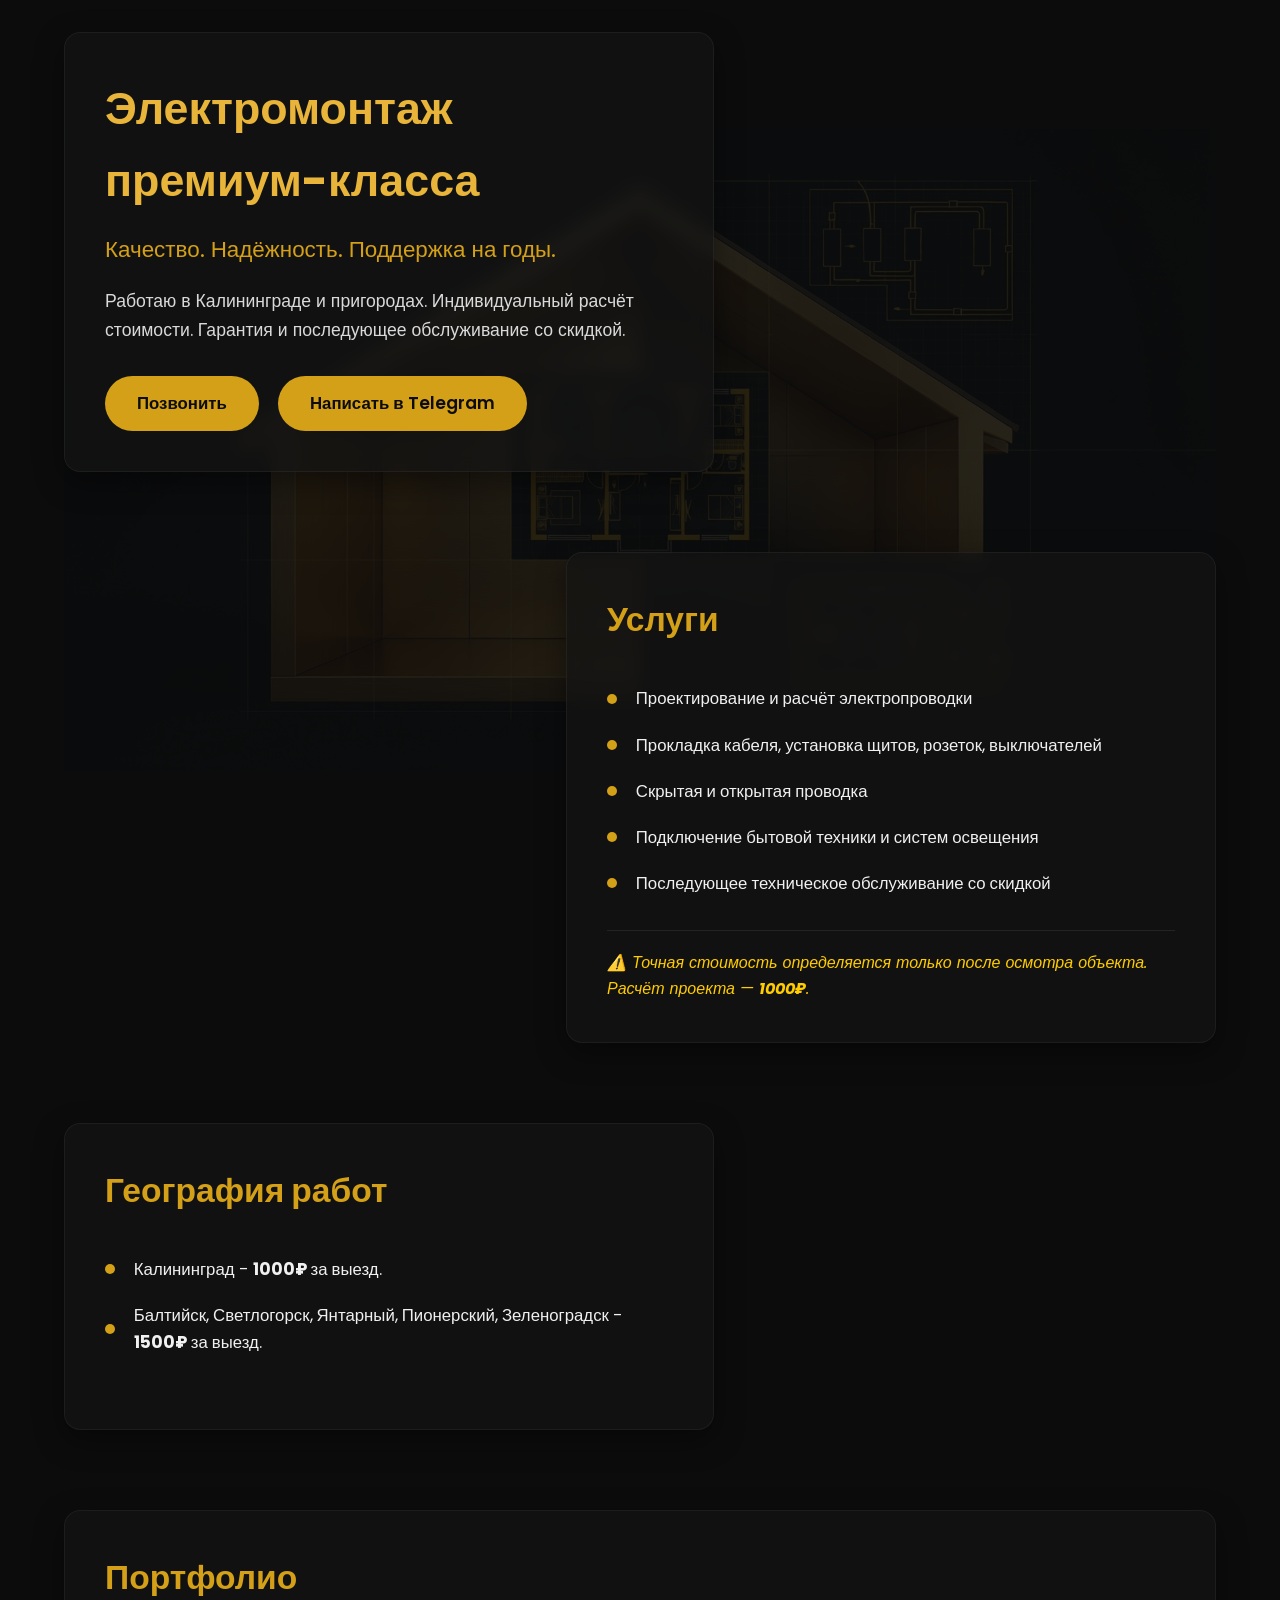
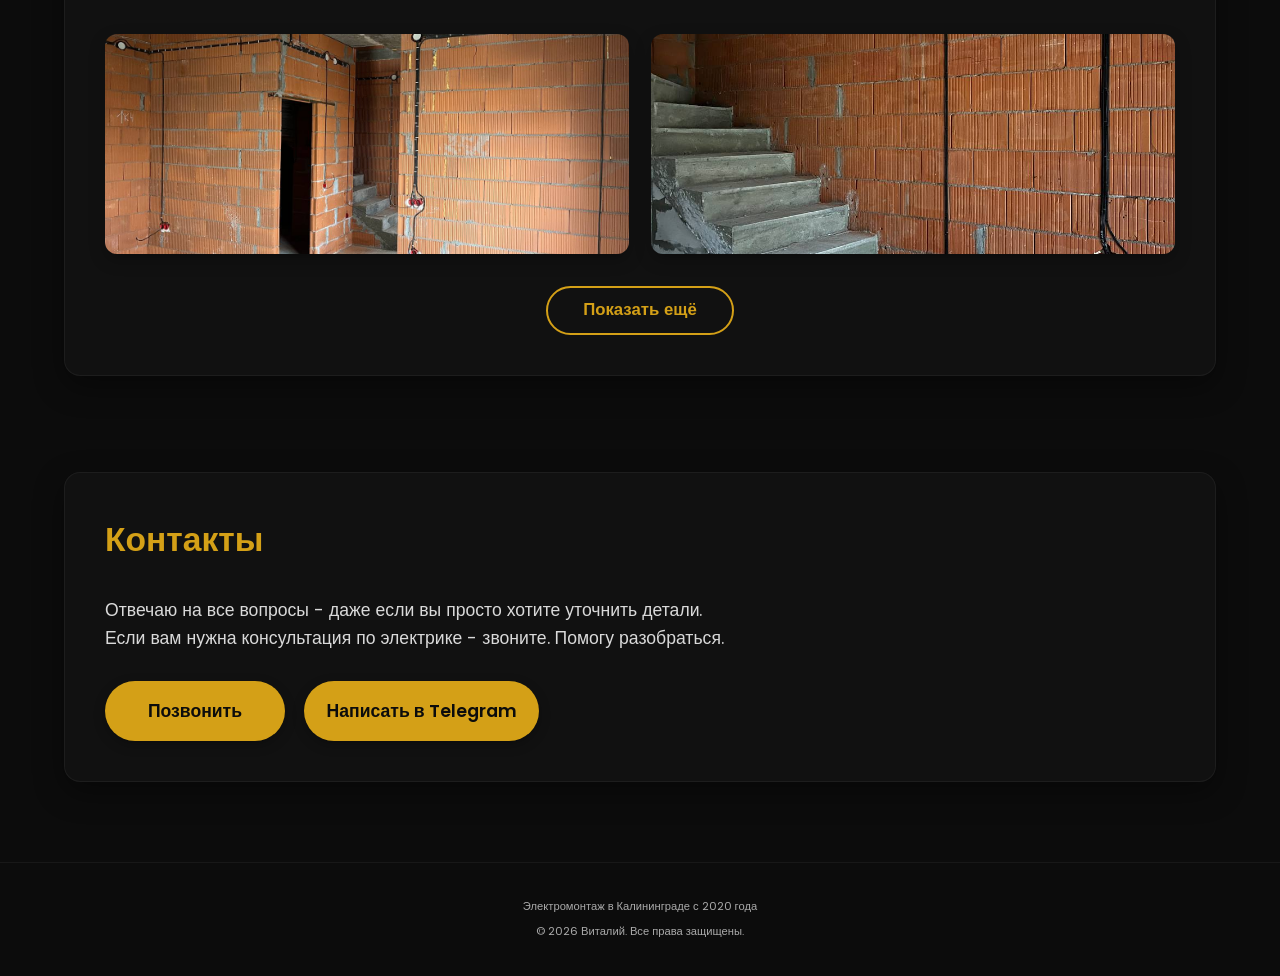
==== index.html @ a90f676b "Add files via upload" ====
<!DOCTYPE html>
<html lang="ru">
<head>
  <meta charset="UTF-8" />
  <meta name="viewport" content="width=device-width, initial-scale=1.0"/>
  
 
  <title>Электрик в Калининграде | Услуги электромонтажа | Виталий</title>
  <!--<meta name="description" content="Профессиональный электрик в Калининграде. Электромонтаж, установка щитов, розеток, выключателей. Гарантия. Выезд по городу и области.">
  <meta name="keywords" content="электрик, электрик Калининград, электромонтаж, услуги электрика, вызвать электрика, электрик на дом, электрик в Калининграде">-->
  

<meta property="og:title" content="Электрик в Калининграде | Услуги электромонтажа | Виталий">
<meta property="og:description" content="Профессиональный электрик в Калининграде. Электромонтаж, установка щитов, розеток, выключателей. Гарантия. Выезд по городу и области.">
<meta property="og:image" content="https://electro-premium.github.io/img/preview.png">
<meta property="og:image:width" content="1200">
<meta property="og:image:height" content="630">
<meta property="og:image:type" content="image/png">
<meta property="og:url" content="https://electro-premium.github.io">
<meta property="og:type" content="website">

<meta name="twitter:card" content="summary_large_image">
<meta name="twitter:title" content="Электрик в Калининграде | Услуги электромонтажа | Виталий">
<meta name="twitter:description" content="Профессиональный электрик в Калининграде. Электромонтаж, установка щитов, розеток, выключателей. Гарантия. Выезд по городу и области.">
<meta name="twitter:image" content="https://electro-premium.github.io/img/preview.png">



  <link rel="stylesheet" href="css/style.css" />
  <link href="https://fonts.googleapis.com/css2?family=Poppins:wght@400;600;700&display=swap" rel="stylesheet">
</head>
<body>

<!-- Фон для десктопа -->
<div class="bg-desktop">
  <img src="img/wiring-scheme.svg" alt="" aria-hidden="true">
</div>

<!-- Фон для мобильных -->
<div class="bg-mobile">
  <img src="img/mobile-bg.jpg" alt="" aria-hidden="true">
</div>

  <main class="container">
    <!-- 1. Hero — слева, за центр -->
    <section class="hero block-left-wide">
      <div class="block-content">
        <h1>Электромонтаж премиум-класса</h1>
        <p class="subtitle">Качество. Надёжность. Поддержка на годы.</p>
        <p class="desc">Работаю в Калининграде и пригородах. Индивидуальный расчёт стоимости. Гарантия и последующее обслуживание со скидкой.</p>
        <div class="buttons">
          <a href="tel:+79965221884" class="btn phone">Позвонить</a>
          <a href="https://t.me/gift_grand" class="btn telegram">Написать в Telegram</a>
        </div>
      </div>
    </section>

    <!-- 2. Услуги — СПРАВА, за центр -->
    <section class="section services block-right-wide">
      <div class="block-content">
        <h2>Услуги</h2>
        <ul class="services-list">
          <li>Проектирование и расчёт электропроводки</li>
          <li>Прокладка кабеля, установка щитов, розеток, выключателей</li>
          <li>Скрытая и открытая проводка</li>
          <li>Подключение бытовой техники и систем освещения</li>
          <li>Последующее техническое обслуживание со скидкой</li>
        </ul>
         <p class="note">⚠️ Точная стоимость определяется только после осмотра объекта. Расчёт проекта —  <strong>1000₽</strong>.</p>
      </div>
    </section>

    <!-- 3. География — СЛЕВА, за центр -->
    <section class="section geo block-left-wide">
      <div class="block-content">
        <h2>География работ</h2>
        <ul class="geo-list">
          <li>Калининград - <strong>1000₽</strong> за выезд.</li>
          <li>Балтийск, Светлогорск, Янтарный, Пионерский, Зеленоградск - <strong>1500₽</strong> за выезд.</li>
        </ul>
      </div>
    </section>

    <!-- 4. Портфолио — на всю ширину -->
    <section class="section portfolio block-full">
      <div class="block-content">
        <h2>Портфолио</h2>
        <div class="portfolio-grid" id="portfolioGrid"></div>
        <button id="showMore" class="btn more">Показать ещё</button>
      </div>
    </section>

    <!-- 5. Контакты -->
    <section class="section contact block-full">
      <div class="block-content">
        <h2>Контакты</h2>
        <p class="contact-intro">
          Отвечаю на все вопросы - даже если вы просто хотите уточнить детали.<br>
          Если вам нужна консультация по электрике - звоните. Помогу разобраться.
        </p>
        
        <div class="contact-buttons">
          <div class="contact-btn-wrapper">
            <span class="contact-name-overlay">Виталий</span>
            <a href="tel:+79965221884" class="btn btn-contact phone">Позвонить</a>
          </div>
          <div class="contact-btn-wrapper">
            <span class="contact-name-overlay">Виталий</span>
            <a href="https://t.me/gift_grand" class="btn btn-contact telegram">Написать в Telegram</a>
          </div>
        </div>
      </div>
    </section>
  </main>

  <!-- Футер -->
  <footer class="site-footer">
    <div class="container">
      <p>Электромонтаж в Калининграде с 2020 года</p>
      <p>© 2026 Виталий. Все права защищены.</p>
    </div>
  </footer>

  <!-- Модальное окно звонка -->
  <div id="callModal" class="modal">
    <div class="modal-content">
      <span class="close">&times;</span>
      <h3>Виталий</h3>
      <p class="phone-number">+7 (996) 522-18-84</p>
    </div>
  </div>

  <!-- Lightbox с навигацией -->
  <div id="imageModal" class="modal">
    <span class="modal-close">&times;</span>
    <img class="modal-content" id="modalImage">
    <div id="swipeHint" class="swipe-hint">Листай →</div>
    <div id="prevBtn" class="modal-nav">&#10094;</div>
    <div id="nextBtn" class="modal-nav">&#10095;</div>
  </div>

  <button id="backToTop" class="back-to-top" aria-label="Наверх">↑</button>
  <script src="js/main.js"></script>
</body>

</html>
---- css/style.css ----
:root {
  --bg-dark: #0C0C0C;
  --yellow: #D4A017;
  --yellow-light: #E8B53A;
  --card-bg: rgba(20, 20, 20, 0.7);
  --text-light: #F0F0F0;
  --white: #FFFFFF;
  --radius: 16px;
}

* {
  margin: 0;
  padding: 0;
  box-sizing: border-box;
}

body {
  font-family: 'Poppins', sans-serif;
  background-color: var(--bg-dark);
  color: var(--text-light);
  line-height: 1.6;
  overflow-x: hidden;
  position: relative;
}

.bg-desktop {
  position: fixed;
  top: 0;
  left: 0;
  width: 100%;
  height: 100%;
  z-index: -1;
  overflow: hidden;
  pointer-events: none;
  display: flex;
  justify-content: center;
  align-items: center;
}

.bg-desktop img {
  width: auto;
  height: auto;
  max-width: 90vw;
  max-height: 90vh;
  opacity: 0.12;
  object-fit: contain;
}

.bg-mobile {
  display: none; /* скрыт на десктопе */
}

.container {
  max-width: 1200px;
  margin: 0 auto;
  padding: 0 1.5rem;
  position: relative;
  z-index: 1;
}

/* === Блоки === */
.block-content {
  padding: 2.5rem;
  background: var(--card-bg);
  backdrop-filter: blur(8px);
  -webkit-backdrop-filter: blur(8px);
  border-radius: var(--radius);
  box-shadow: 0 10px 30px rgba(0, 0, 0, 0.4);
  border: 1px solid #ffffff0d;
  text-align: left;
}

.block-left-wide {
  padding: 2rem 0;
  display: flex;
  justify-content: flex-start;
}

.block-left-wide .block-content {
  max-width: 650px;
  width: 100%;
}

.block-right-wide {
  padding: 3rem 0;
  display: flex;
  justify-content: flex-end;
}

.block-right-wide .block-content {
  max-width: 650px;
  width: 100%;
}

.block-full {
  padding: 3rem 0;
  display: flex;
  justify-content: center;
}

.block-full .block-content {
  width: 100%;
  max-width: 1200px;
}

/* === Стили контента === */
.block-content h1 {
  font-size: 2.8rem;
  font-weight: 700;
  margin-bottom: 1rem;
  color: var(--yellow-light);
}

.block-content h2 {
  font-size: 2.1rem;
  margin-bottom: 1.8rem;
  color: var(--yellow);
}

.subtitle {
  font-size: 1.4rem;
  margin-bottom: 1.2rem;
  color: var(--yellow);
}

.desc {
  margin: 0 0 2rem;
  font-size: 1.1rem;
  opacity: 0.9;
}

.buttons,
.contact-buttons {
  display: flex;
  gap: 1.2rem;
  flex-wrap: wrap;
}

.btn {
  display: inline-block;
  padding: 0.9rem 2rem;
  background: var(--yellow);
  color: var(--bg-dark);
  text-decoration: none;
  font-weight: 600;
  border-radius: 50px;
  transition: all 0.3s ease;
  border: none;
  font-size: 1.05rem;
  text-align: center;
}

.btn:hover {
  background: var(--yellow-light);
  transform: translateY(-2px);
  box-shadow: 0 6px 15px rgba(212, 160, 23, 0.4);
}

.btn-contact {
  padding: 0.75rem 1.6rem;
  font-size: 1rem;
}

.services-list,
.geo-list {
  list-style: none;
  padding-left: 0;
  margin-bottom: 1.5rem;
}

.services-list li,
.geo-list li {
  padding: 0.6rem 0 0.6rem 1.8rem;
  position: relative;
  font-size: 1.05rem;
}

.services-list li::before,
.geo-list li::before {
  content: "";
  position: absolute;
  left: 0;
  top: 50%;
  transform: translateY(-50%);
  width: 10px;
  height: 10px;
  background: var(--yellow);
  border-radius: 50%;
}

.note {
  text-align: left;
  color: #FFCC00;
  font-style: italic;
  margin-top: 1.2rem;
  padding-top: 1.2rem;
  border-top: 1px solid rgba(255, 255, 255, 0.08);
}

/* === Портфолио — фиксированная высота === */
.portfolio-grid {
  display: grid;
  grid-template-columns: repeat(2, 1fr);
  gap: 1.4rem;
  margin-top: 1rem;
}

.portfolio .portfolio-grid img {
  width: 100%;
  height: 220px;
  object-fit: cover;
  object-position: center;
  border-radius: 12px;
  box-shadow: 0 6px 16px rgba(0, 0, 0, 0.3);
  display: block;
  transition: transform 0.3s ease;
  cursor: pointer;
}

.portfolio .portfolio-grid img:hover {
  transform: scale(1.03);
}

.more {
  display: block;
  margin: 2rem auto 0;
  background: transparent;
  color: var(--yellow);
  border: 2px solid var(--yellow);
  border-radius: 50px;
  padding: 0.8rem 2.2rem;
  font-weight: 600;
  cursor: pointer;
  transition: all 0.3s;
}

.more:hover {
  background: rgba(212, 160, 23, 0.15);
}

.contact-btn-wrapper {
  position: relative;
  display: inline-block;
  min-width: 180px;
}

.contact-name-overlay {
  position: absolute;
  top: -32px;
  left: 50%;
  transform: translateX(-50%);
  background: rgba(20, 20, 20, 0.9);
  color: var(--yellow-light);
  font-size: 0.95rem;
  font-weight: 600;
  padding: 4px 12px;
  border-radius: 8px;
  opacity: 0;
  visibility: hidden;
  transition: all 0.25s ease;
  white-space: nowrap;
  backdrop-filter: blur(4px);
  border: 1px solid rgba(212, 160, 23, 0.2);
}

.contact-btn-wrapper:hover .contact-name-overlay {
  opacity: 1;
  visibility: visible;
  top: -36px;
}

@media (hover: none) and (pointer: coarse) {
  .contact-btn-wrapper .btn:focus + .contact-name-overlay,
  .contact-btn-wrapper .btn:active + .contact-name-overlay {
    opacity: 1;
    visibility: visible;
    top: -36px;
  }
}

.contact-btn-wrapper .btn {
  width: 100%;
  padding: 1rem 1.4rem;
  font-size: 1.1rem;
  box-shadow: 0 4px 12px rgba(0, 0, 0, 0.3);
}

.contact-intro {
  text-align: left;
  margin: 0 0 1.8rem;
  font-size: 1.1rem;
  opacity: 0.9;
  line-height: 1.6;
}

.small {
  text-align: left;
  margin-top: 1.5rem;
  color: #aaa;
  font-size: 0.95rem;
}

.back-to-top {
  position: fixed;
  bottom: 24px;
  right: 24px;
  width: 50px;
  height: 50px;
  background: var(--yellow);
  color: var(--bg-dark);
  border: none;
  border-radius: 50%;
  font-size: 18px;
  font-weight: bold;
  cursor: pointer;
  opacity: 0;
  visibility: hidden;
  transform: translateY(20px);
  transition: all 0.3s ease;
  box-shadow: 0 4px 12px rgba(0, 0, 0, 0.3);
  z-index: 100;
}

.back-to-top.show {
  opacity: 1;
  visibility: visible;
  transform: translateY(0);
}

.back-to-top:hover {
  background: var(--yellow-light);
  transform: translateY(-2px) scale(1.05);
}

/* === Модальное окно звонка === */
.modal {
  display: none;
  position: fixed;
  z-index: 1000;
  left: 0;
  top: 0;
  width: 100%;
  height: 100%;
  background-color: rgba(12, 12, 12, 0.85);
  backdrop-filter: blur(6px);
}

.modal-content {
  background: var(--card-bg);
  margin: 10% auto;
  padding: 2rem;
  border-radius: var(--radius);
  width: 90%;
  max-width: 400px;
  text-align: center;
  border: 1px solid rgba(212, 160, 23, 0.3);
  box-shadow: 0 10px 30px rgba(212, 160, 23, 0.2);
}

.close {
  color: #aaa;
  float: right;
  font-size: 28px;
  font-weight: bold;
  cursor: pointer;
  transition: color 0.3s;
}

.close:hover {
  color: var(--yellow);
}

.modal h3 {
  color: var(--yellow-light);
  margin-bottom: 1rem;
  font-size: 1.8rem;
}

.phone-number {
  font-size: 1.4rem;
  margin: 1rem 0;
  color: var(--text-light);
  font-weight: 600;
}

/* === Lightbox с листанием === */
#imageModal {
  position: fixed;
  z-index: 2000;
  left: 0;
  top: 0;
  width: 100%;
  height: 100%;
  background-color: rgba(0, 0, 0, 0.92);
  backdrop-filter: blur(4px);
  justify-content: center;
  align-items: center;
  padding: 20px;
  box-sizing: border-box;
}

#modalImage {
  max-width: 60vw;
  max-height: 80vh;
  width: auto;
  height: auto;
  border-radius: 12px;
  box-shadow: 0 0 30px rgba(212, 160, 23, 0.3);
  animation: zoomIn 0.3s ease;
}

@keyframes zoomIn {
  from { opacity: 0; transform: scale(0.9); }
  to { opacity: 1; transform: scale(1); }
}

/* === Кнопки должны быть ПОЗИЦИОНИРОВАНЫ АБСОЛЮТНО === */
.modal-close,
.modal-nav {
  position: absolute;
  z-index: 2001;
}

.modal-close {
  top: 20px;
  right: 30px;
  color: #fff;
  font-size: 40px;
  font-weight: bold;
  cursor: pointer;
  transition: color 0.3s;
}

.modal-close:hover {
  color: var(--yellow);
}

.modal-nav {
  top: 50%;
  transform: translateY(-50%);
  color: white;
  font-size: 32px;
  cursor: pointer;
  user-select: none;
  padding: 10px;
  border-radius: 10%;
  background: rgba(0, 0, 0, 0.3);
  transition: background 0.3s;
}

.modal-nav:hover {
  background: rgba(212, 160, 23, 0.3);
}

#prevBtn {
  left: 20px;
}

#nextBtn {
  right: 20px;
}

/* === Футер === */
.site-footer {
  margin-top: 2rem;
  padding: 1.8rem 0;
  text-align: center;
  color: #aaa;
  font-size: 0.7rem;
  border-top: 1px solid rgba(255, 255, 255, 0.05);
}

.site-footer p {
  margin: 0.4rem 0;
}


/* === Подсказка свайпа === */
.swipe-hint {
  position: absolute;
  bottom: 80px;
  left: 50%;
  transform: translateX(-50%);
  background: rgba(0, 0, 0, 0.6);
  color: #E8B53A;
  padding: 8px 16px;
  border-radius: 20px;
  font-size: 14px;
  font-weight: 600;
  opacity: 0;
  visibility: hidden;
  transition: opacity 0.9s ease, visibility 0.3s ease;
  pointer-events: none;
  z-index: 2002;
}

.swipe-hint.show {
  opacity: 1;
  visibility: visible;
}



/* === Адаптация для iPhone и мобильных === */
@media (max-width: 768px) {


  .modal-nav {
    display: none;
  }

  .bg-desktop {
    display: none;
  }

  .bg-mobile {
    display: block;
    position: fixed;
    top: 0;
    left: 0;
    width: 100%;
    height: 100%;
    z-index: -1;
    overflow: hidden;
    pointer-events: none;
  }

    .bg-mobile img {
    width: 100%;
    height: 100%;
    object-fit: cover;
    opacity: 0.25; /* ← затемняем, чтобы текст читался */
  }

  .container {
    padding: 0 1rem;
  }

  .block-content {
    padding: 1.6rem;
  }

  .block-content h1 { font-size: 2.0rem; }
  .block-content h2 { font-size: 1.7rem; }
  .subtitle { font-size: 1.15rem; }
  .desc, .services-list li, .geo-list li { font-size: 0.95rem; }
  .small { font-size: 0.85rem; }

  .block-left-wide, .block-right-wide, .block-full {
    display: flex !important;
    justify-content: flex-start !important;
  }

  .block-content {
    max-width: 100% !important;
    text-align: left !important;
  }

  .note, .small { text-align: left !important; }

  .buttons, .contact-buttons {
    justify-content: flex-start;
    flex-direction: row;
    flex-wrap: wrap;
    gap: 0.8rem;
  }

  .btn {
    width: auto;
    min-width: 140px;
    padding: 0.7rem 1.2rem;
    font-size: 0.95rem;
  }

  .btn-contact {
    padding: 0.65rem 1.4rem;
    font-size: 0.95rem;
    min-width: 130px;
  }

  .portfolio-grid {
    grid-template-columns: 1fr;
  }

  .portfolio .portfolio-grid img {
    height: 180px;
  }

  #modalImage {
    max-width: 90vw;
    max-height: 70vh;
  }

  .back-to-top {
    bottom: 16px;
    right: 16px;
    width: 42px;
    height: 42px;
    font-size: 15px;
  }
}
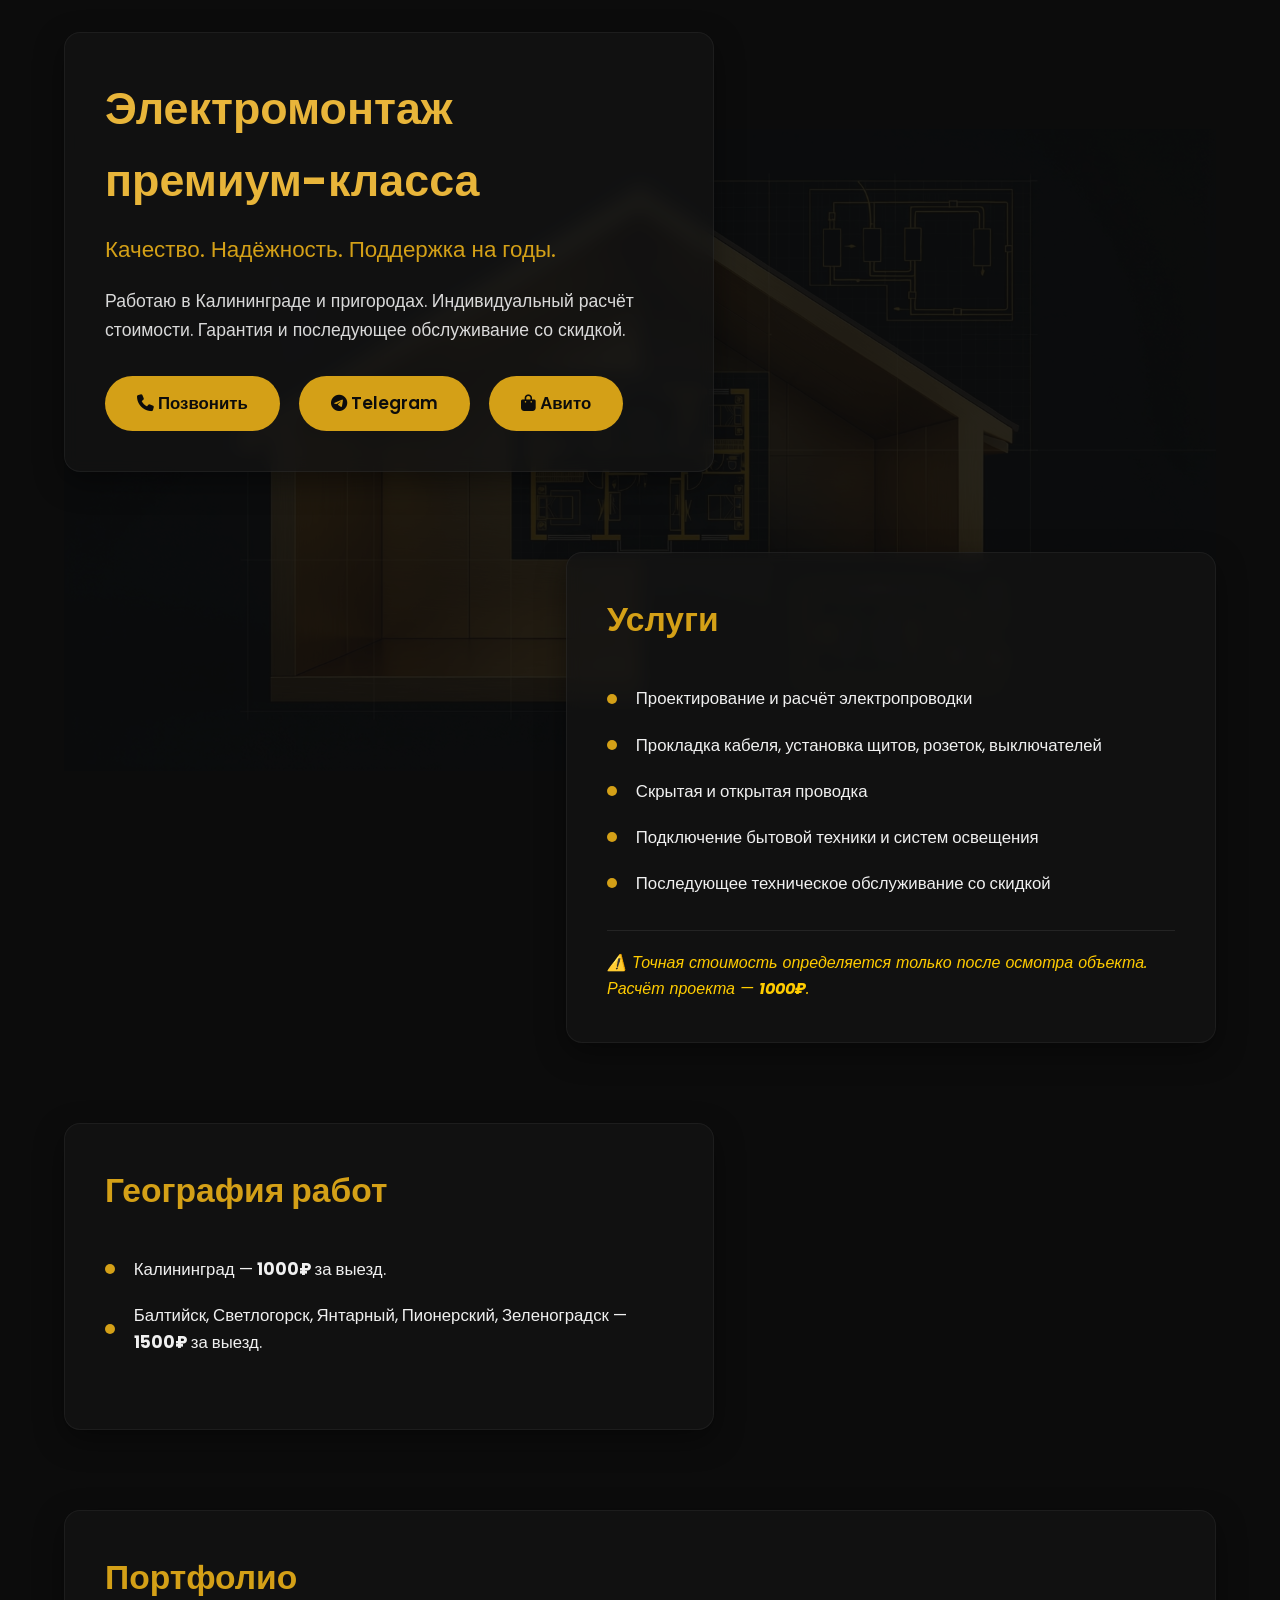
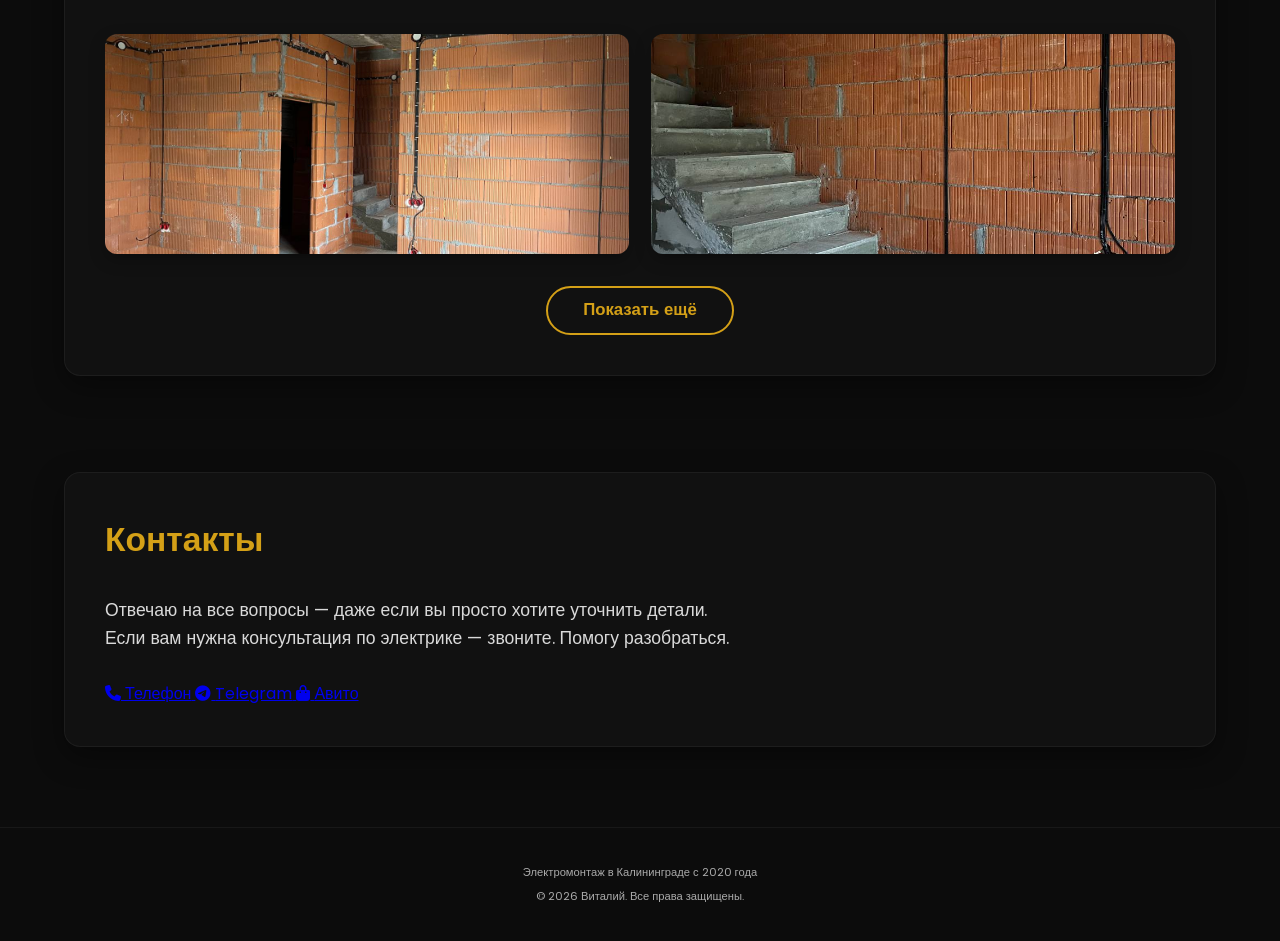
==== commit a6ed2cc6: "Add files via upload" ====
--- a/index.html
+++ b/index.html
@@ -3,148 +3,152 @@
 <head>
   <meta charset="UTF-8" />
   <meta name="viewport" content="width=device-width, initial-scale=1.0"/>
-  
- 
   <title>Электрик в Калининграде | Услуги электромонтажа | Виталий</title>
-  <!--<meta name="description" content="Профессиональный электрик в Калининграде. Электромонтаж, установка щитов, розеток, выключателей. Гарантия. Выезд по городу и области.">
-  <meta name="keywords" content="электрик, электрик Калининград, электромонтаж, услуги электрика, вызвать электрика, электрик на дом, электрик в Калининграде">-->
-  
 
-<meta property="og:title" content="Электрик в Калининграде | Услуги электромонтажа | Виталий">
-<meta property="og:description" content="Профессиональный электрик в Калининграде. Электромонтаж, установка щитов, розеток, выключателей. Гарантия. Выезд по городу и области.">
-<meta property="og:image" content="https://electro-premium.github.io/img/preview.png">
-<meta property="og:image:width" content="1200">
-<meta property="og:image:height" content="630">
-<meta property="og:image:type" content="image/png">
-<meta property="og:url" content="https://electro-premium.github.io">
-<meta property="og:type" content="website">
+  <!-- Favicon -->
+  <link rel="icon" href="favicon.ico" type="image/x-icon">
 
-<meta name="twitter:card" content="summary_large_image">
-<meta name="twitter:title" content="Электрик в Калининграде | Услуги электромонтажа | Виталий">
-<meta name="twitter:description" content="Профессиональный электрик в Калининграде. Электромонтаж, установка щитов, розеток, выключателей. Гарантия. Выезд по городу и области.">
-<meta name="twitter:image" content="https://electro-premium.github.io/img/preview.png">
+  <!-- Иконки Font Awesome -->
+  <link rel="stylesheet" href="https://cdnjs.cloudflare.com/ajax/libs/font-awesome/6.5.0/css/all.min.css">
 
+  <!-- SEO -->
+  <meta name="description" content="Профессиональный электрик в Калининграде. Электромонтаж, установка щитов, розеток, выключателей. Гарантия. Выезд по городу и области.">
+  <meta name="keywords" content="электрик, электрик Калининград, электромонтаж, услуги электрика, вызвать электрика">
 
+  <!-- Open Graph -->
+  <meta property="og:title" content="Электрик в Калининграде | Услуги электромонтажа | Виталий">
+  <meta property="og:description" content="Профессиональный электрик в Калининграде. Электромонтаж, установка щитов, розеток, выключателей. Гарантия. Выезд по городу и области.">
+  <meta property="og:image" content="https://electro-premium.github.io/img/preview.png">
+  <meta property="og:url" content="https://electro-premium.github.io">
+  <meta property="og:type" content="website">
+
+  <!-- Twitter -->
+  <meta name="twitter:card" content="summary_large_image">
+  <meta name="twitter:title" content="Электрик в Калининграде | Услуги электромонтажа | Виталий">
+  <meta name="twitter:description" content="Профессиональный электрик в Калининграде. Электромонтаж, установка щитов, розеток, выключателей. Гарантия. Выезд по городу и области.">
+  <meta name="twitter:image" content="https://electro-premium.github.io/img/preview.png">
+
+  <!-- Google Search Console -->
+  <meta name="google-site-verification" content="caNRBm7JeIc_fNnLVBnaCGju0gDQwY8k5NRqgfpPd9M" />
 
   <link rel="stylesheet" href="css/style.css" />
   <link href="https://fonts.googleapis.com/css2?family=Poppins:wght@400;600;700&display=swap" rel="stylesheet">
 </head>
 <body>
 
-<!-- Фон для десктопа -->
 <div class="bg-desktop">
   <img src="img/wiring-scheme.svg" alt="" aria-hidden="true">
 </div>
 
-<!-- Фон для мобильных -->
 <div class="bg-mobile">
   <img src="img/mobile-bg.jpg" alt="" aria-hidden="true">
 </div>
 
-  <main class="container">
-    <!-- 1. Hero — слева, за центр -->
-    <section class="hero block-left-wide">
-      <div class="block-content">
-        <h1>Электромонтаж премиум-класса</h1>
-        <p class="subtitle">Качество. Надёжность. Поддержка на годы.</p>
-        <p class="desc">Работаю в Калининграде и пригородах. Индивидуальный расчёт стоимости. Гарантия и последующее обслуживание со скидкой.</p>
-        <div class="buttons">
-          <a href="tel:+79965221884" class="btn phone">Позвонить</a>
-          <a href="https://t.me/gift_grand" class="btn telegram">Написать в Telegram</a>
-        </div>
+<main class="container">
+  <section class="hero block-left-wide">
+    <div class="block-content">
+      <h1>Электромонтаж премиум-класса</h1>
+      <p class="subtitle">Качество. Надёжность. Поддержка на годы.</p>
+      <p class="desc">Работаю в Калининграде и пригородах. Индивидуальный расчёт стоимости. Гарантия и последующее обслуживание со скидкой.</p>
+      <div class="buttons">
+        <a href="tel:+79965221884" class="btn phone">
+          <i class="fas fa-phone"></i> Позвонить
+        </a>
+        <a href="https://t.me/gift_grand" class="btn telegram">
+          <i class="fab fa-telegram"></i> Telegram
+        </a>
+        <a href="https://www.avito.ru/kaliningrad/predlozheniya_uslug/elektrik_elektromontazhnik_7947605358" class="btn avito" target="_blank">
+          <i class="fas fa-shopping-bag"></i> Авито
+        </a>
       </div>
-    </section>
+    </div>
+  </section>
 
-    <!-- 2. Услуги — СПРАВА, за центр -->
-    <section class="section services block-right-wide">
-      <div class="block-content">
-        <h2>Услуги</h2>
-        <ul class="services-list">
-          <li>Проектирование и расчёт электропроводки</li>
-          <li>Прокладка кабеля, установка щитов, розеток, выключателей</li>
-          <li>Скрытая и открытая проводка</li>
-          <li>Подключение бытовой техники и систем освещения</li>
-          <li>Последующее техническое обслуживание со скидкой</li>
-        </ul>
-         <p class="note">⚠️ Точная стоимость определяется только после осмотра объекта. Расчёт проекта —  <strong>1000₽</strong>.</p>
+  <section class="section services block-right-wide">
+    <div class="block-content">
+      <h2>Услуги</h2>
+      <ul class="services-list">
+        <li>Проектирование и расчёт электропроводки</li>
+        <li>Прокладка кабеля, установка щитов, розеток, выключателей</li>
+        <li>Скрытая и открытая проводка</li>
+        <li>Подключение бытовой техники и систем освещения</li>
+        <li>Последующее техническое обслуживание со скидкой</li>
+      </ul>
+      <p class="note">⚠️ Точная стоимость определяется только после осмотра объекта. Расчёт проекта — <strong>1000₽</strong>.</p>
+    </div>
+  </section>
+
+  <section class="section geo block-left-wide">
+    <div class="block-content">
+      <h2>География работ</h2>
+      <ul class="geo-list">
+        <li>Калининград — <strong>1000₽</strong> за выезд.</li>
+        <li>Балтийск, Светлогорск, Янтарный, Пионерский, Зеленоградск — <strong>1500₽</strong> за выезд.</li>
+      </ul>
+    </div>
+  </section>
+
+  <section class="section portfolio block-full">
+    <div class="block-content">
+      <h2>Портфолио</h2>
+      <div class="portfolio-grid" id="portfolioGrid"></div>
+      <button id="showMore" class="btn more">Показать ещё</button>
+    </div>
+  </section>
+
+  <section class="section contact block-full">
+    <div class="block-content">
+      <h2>Контакты</h2>
+      <p class="contact-intro">
+        Отвечаю на все вопросы — даже если вы просто хотите уточнить детали.<br>
+        Если вам нужна консультация по электрике — звоните. Помогу разобраться.
+      </p>
+      
+      <div class="contact-links">
+        <a href="tel:+79965221884" class="contact-link">
+          <i class="fas fa-phone"></i>
+          <span>Телефон</span>
+        </a>
+        <a href="https://t.me/gift_grand" class="contact-link">
+          <i class="fab fa-telegram"></i>
+          <span>Telegram</span>
+        </a>
+        <a href="https://www.avito.ru/kaliningrad/predlozheniya_uslug/elektrik_elektromontazhnik_7947605358" class="contact-link" target="_blank">
+          <i class="fas fa-shopping-bag"></i>
+          <span>Авито</span>
+        </a>
       </div>
-    </section>
+    </div>
+  </section>
+</main>
 
-    <!-- 3. География — СЛЕВА, за центр -->
-    <section class="section geo block-left-wide">
-      <div class="block-content">
-        <h2>География работ</h2>
-        <ul class="geo-list">
-          <li>Калининград - <strong>1000₽</strong> за выезд.</li>
-          <li>Балтийск, Светлогорск, Янтарный, Пионерский, Зеленоградск - <strong>1500₽</strong> за выезд.</li>
-        </ul>
-      </div>
-    </section>
+<footer class="site-footer">
+  <div class="container">
+    <p>Электромонтаж в Калининграде с 2020 года</p>
+    <p>© 2026 Виталий. Все права защищены.</p>
+  </div>
+</footer>
 
-    <!-- 4. Портфолио — на всю ширину -->
-    <section class="section portfolio block-full">
-      <div class="block-content">
-        <h2>Портфолио</h2>
-        <div class="portfolio-grid" id="portfolioGrid"></div>
-        <button id="showMore" class="btn more">Показать ещё</button>
-      </div>
-    </section>
+<!-- Модальное окно звонка -->
+<div id="callModal" class="modal">
+  <div class="modal-content">
+    <span class="close">&times;</span>
+    <h3>Виталий</h3>
+    <p class="phone-number">+7 (996) 522-18-84</p>
+  </div>
+</div>
 
-    <!-- 5. Контакты -->
-    <section class="section contact block-full">
-      <div class="block-content">
-        <h2>Контакты</h2>
-        <p class="contact-intro">
-          Отвечаю на все вопросы - даже если вы просто хотите уточнить детали.<br>
-          Если вам нужна консультация по электрике - звоните. Помогу разобраться.
-        </p>
-        
-        <div class="contact-buttons">
-          <div class="contact-btn-wrapper">
-            <span class="contact-name-overlay">Виталий</span>
-            <a href="tel:+79965221884" class="btn btn-contact phone">Позвонить</a>
-          </div>
-          <div class="contact-btn-wrapper">
-            <span class="contact-name-overlay">Виталий</span>
-            <a href="https://t.me/gift_grand" class="btn btn-contact telegram">Написать в Telegram</a>
-          </div>
-        </div>
-      </div>
-    </section>
-  </main>
+<!-- Lightbox -->
+<div id="imageModal" class="modal">
+  <span class="modal-close">&times;</span>
+  <img id="modalImage">
+  <div id="swipeHint" class="swipe-hint">Листай →</div>
+  <div id="prevBtn" class="modal-nav">&#10094;</div>
+  <div id="nextBtn" class="modal-nav">&#10095;</div>
+</div>
 
-  <!-- Футер -->
-  <footer class="site-footer">
-    <div class="container">
-      <p>Электромонтаж в Калининграде с 2020 года</p>
-      <p>© 2026 Виталий. Все права защищены.</p>
-    </div>
-  </footer>
+<button id="backToTop" class="back-to-top" aria-label="Наверх">↑</button>
 
-  <!-- Модальное окно звонка -->
-  <div id="callModal" class="modal">
-    <div class="modal-content">
-      <span class="close">&times;</span>
-      <h3>Виталий</h3>
-      <p class="phone-number">+7 (996) 522-18-84</p>
-    </div>
-  </div>
-
-  <!-- Lightbox с навигацией -->
-  <div id="imageModal" class="modal">
-    <span class="modal-close">&times;</span>
-    <img class="modal-content" id="modalImage">
-    <div id="swipeHint" class="swipe-hint">Листай →</div>
-    <div id="prevBtn" class="modal-nav">&#10094;</div>
-    <div id="nextBtn" class="modal-nav">&#10095;</div>
-  </div>
-
-  <button id="backToTop" class="back-to-top" aria-label="Наверх">↑</button>
-  <script src="js/main.js"></script>
+<script src="js/main.js"></script>
 </body>
-
-</html>
-
-
-
-
+</html>
--- a/css/style.css
+++ b/css/style.css
@@ -348,7 +348,6 @@
 .modal-content {
   background: var(--card-bg);
   margin: 10% auto;
-  padding: 2rem;
   border-radius: var(--radius);
   width: 90%;
   max-width: 400px;
@@ -383,7 +382,7 @@
   font-weight: 600;
 }
 
-/* === Lightbox с листанием === */
+/* === Lightbox — обновлённая версия === */
 #imageModal {
   position: fixed;
   z-index: 2000;
@@ -391,59 +390,60 @@
   top: 0;
   width: 100%;
   height: 100%;
-  background-color: rgba(0, 0, 0, 0.92);
-  backdrop-filter: blur(4px);
+  background-color: rgba(0, 0, 0, 0.94); /* чуть темнее */
+  backdrop-filter: blur(2px);
   justify-content: center;
   align-items: center;
-  padding: 20px;
+  padding: 10px;
   box-sizing: border-box;
+  overflow: hidden; /* ← запрещаем прокрутку внутри */
 }
 
 #modalImage {
-  max-width: 60vw;
-  max-height: 80vh;
+  max-width: 90vw;
+  max-height: 85vh;
   width: auto;
   height: auto;
   border-radius: 12px;
-  box-shadow: 0 0 30px rgba(212, 160, 23, 0.3);
+  box-shadow: 0 0 20px rgba(212, 160, 23, 0.4);
   animation: zoomIn 0.3s ease;
 }
+
+
 
 @keyframes zoomIn {
   from { opacity: 0; transform: scale(0.9); }
   to { opacity: 1; transform: scale(1); }
 }
 
-/* === Кнопки должны быть ПОЗИЦИОНИРОВАНЫ АБСОЛЮТНО === */
+/* === Кнопки навигации === */
 .modal-close,
 .modal-nav {
   position: absolute;
   z-index: 2001;
+  color: white;
+  cursor: pointer;
+  user-select: none;
 }
 
 .modal-close {
   top: 20px;
-  right: 30px;
-  color: #fff;
-  font-size: 40px;
+  right: 20px;
+  font-size: 32px;
   font-weight: bold;
-  cursor: pointer;
   transition: color 0.3s;
 }
 
 .modal-close:hover {
-  color: var(--yellow);
+  color: var(--yellow-light);
 }
 
 .modal-nav {
   top: 50%;
   transform: translateY(-50%);
-  color: white;
-  font-size: 32px;
-  cursor: pointer;
-  user-select: none;
-  padding: 10px;
-  border-radius: 10%;
+  font-size: 28px;
+  padding: 12px;
+  border-radius: 50%;
   background: rgba(0, 0, 0, 0.3);
   transition: background 0.3s;
 }
